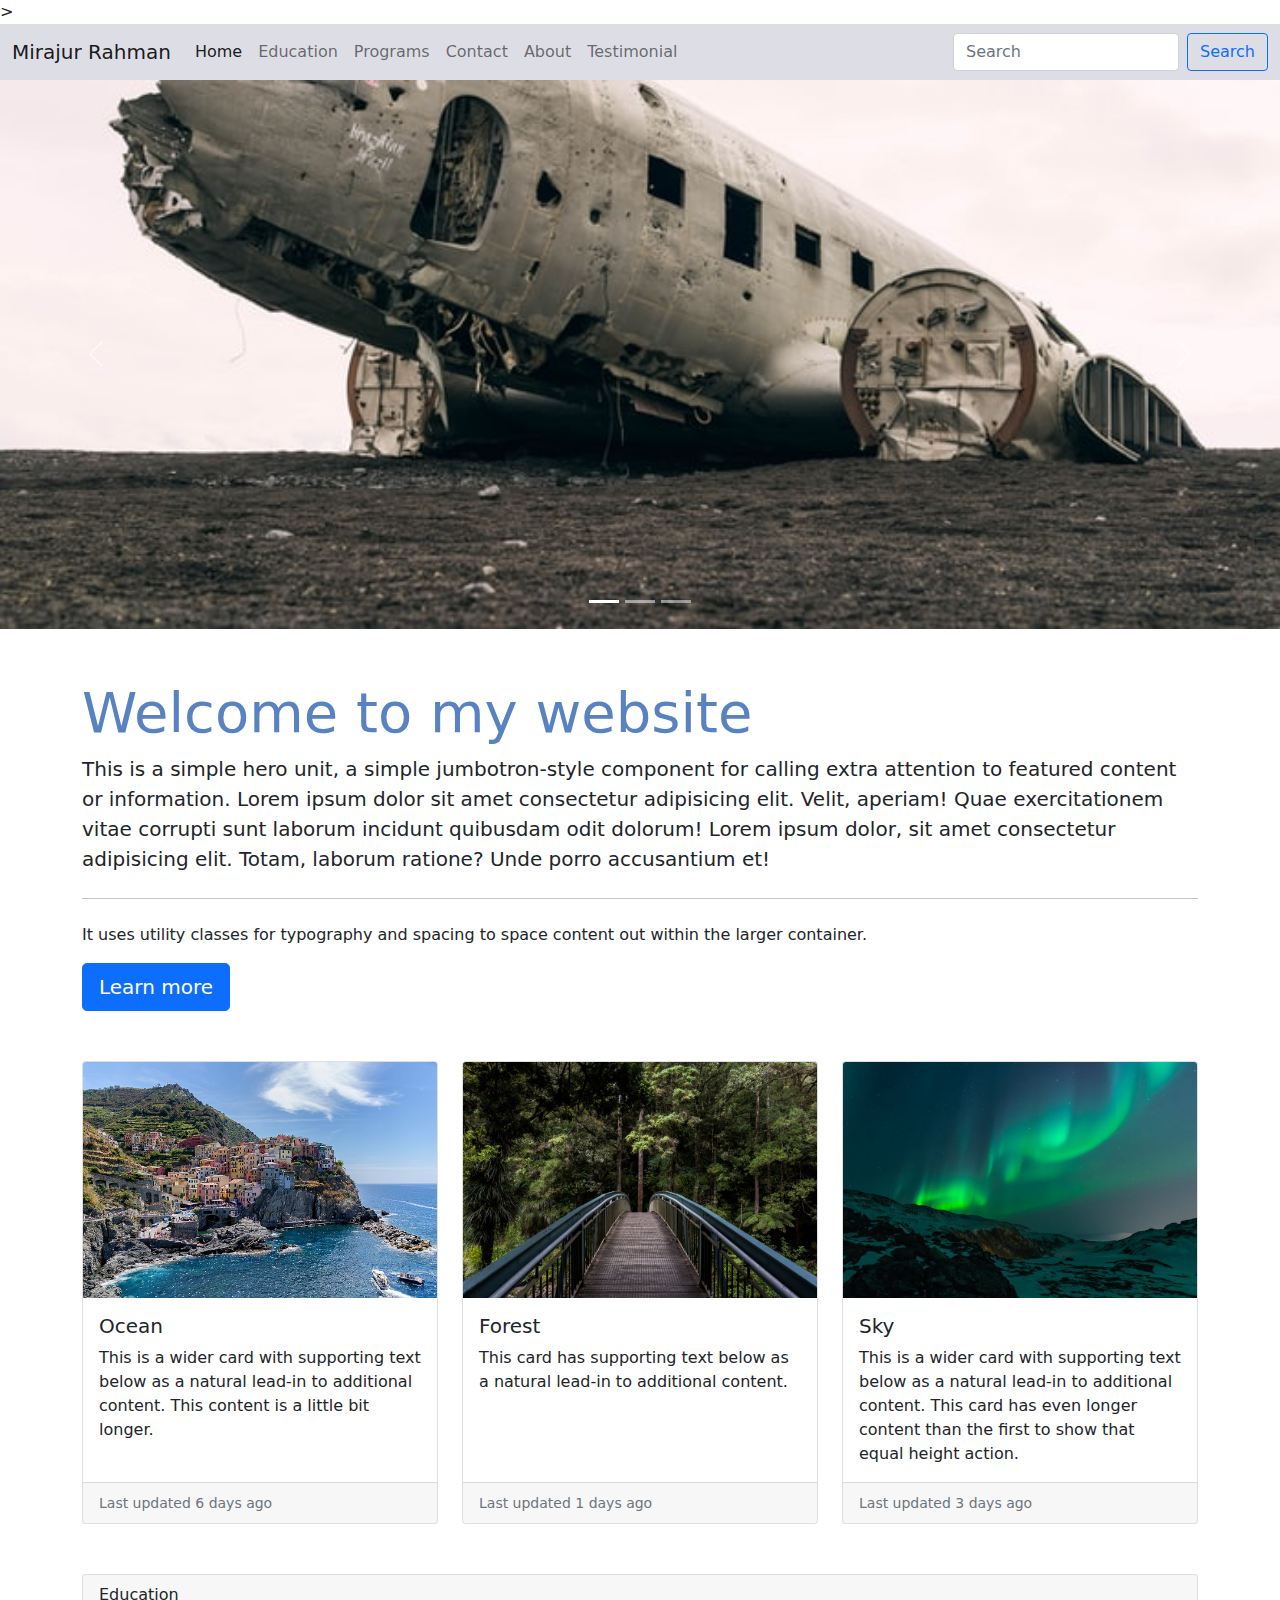
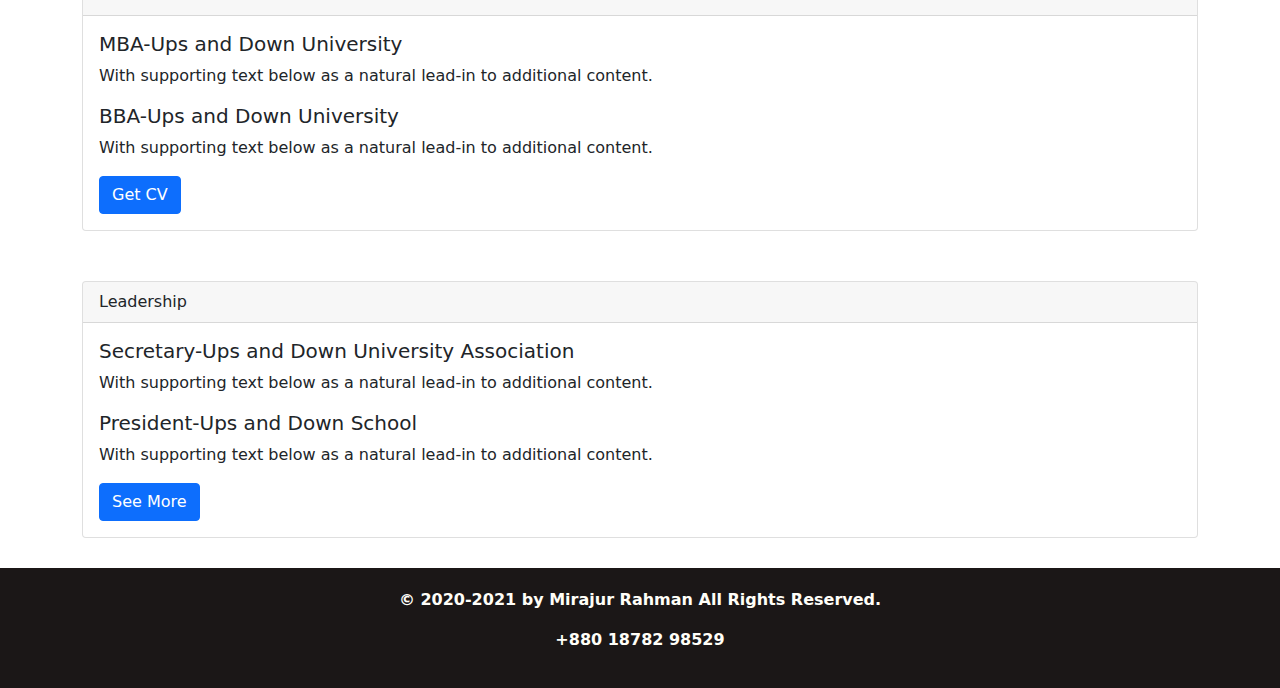
==== index.html @ cb2abeb4 "my secondt commit" ====
<!DOCTYPE html>
<html lang="en">
  <head>
    <!-- Required meta tags -->
    <meta charset="utf-8" />
    <meta name="viewport" content="width=device-width, initial-scale=1" />

    <link rel="stylesheet" href="./CSS/css/bootstrap.min.css">
<!-- Bootstrap -->>

<link rel="stylesheet" href="style.css">  
    
    <!-- <link rel="shortcut icon" href="./favicon.ico" type="image/ico"> -->
    <link rel="apple-touch-icon" sizes="180x180" href="./favicon_io/apple-touch-icon.png">
    <link rel="icon" type="image/png" sizes="32x32" href="./favicon_io/favicon-32x32.png">
    <link rel="icon" type="image/png" sizes="16x16" href="./favicon_io/favicon-16x16.png">
    <link rel="manifest" href="./favicon_io/site.webmanifest">


    <title>Mirajur Rahman-Portfolio Website</title>
  </head>
  <body>
    
    <nav class="navbar navbar-expand-lg navbar navbar-light sticky-top" style="background-color: #dddde6";>
      <div class="container-fluid">
        <a class="navbar-brand" href="#">Mirajur Rahman</a>
        <button
          class="navbar-toggler"
          type="button"
          data-bs-toggle="collapse"
          data-bs-target="#navbarSupportedContent"
          aria-controls="navbarSupportedContent"
          aria-expanded="false"
          aria-label="Toggle navigation"
        >
          <span class="navbar-toggler-icon"></span>
        </button>
        <div class="collapse navbar-collapse" id="navbarSupportedContent">
          <ul class="navbar-nav me-auto mb-2 mb-lg-0">
            <li class="nav-item">
              <a class="nav-link active" aria-current="page" href="#">Home</a>
            </li>
            <li class="nav-item">
              <a class="nav-link" href="#education">Education</a>
            </li>
            <li class="nav-item">
                <a class="nav-link" href="#programs">Programs</a>
              </li>
              <li class="nav-item">
                <a class="nav-link" href="./contact-form-v17/ContactFrom_v17/contact.html">Contact</a>
              </li>
              <li class="nav-item">
                <a class="nav-link" href="./about.html">About</a>
              </li>
              <li class="nav-item">
                <a class="nav-link" href="#testimonial">Testimonial</a>
              </li>
              </ul>
            </li>
          </ul>
          <form class="d-flex">
            <input
              class="form-control me-2"
              type="search"
              placeholder="Search"
              aria-label="Search"
            />
            <button class="btn btn-outline-primary" type="submit" script="window.find()">
              Search
            </button>
          </form>
        </div>
      </div>
<!-- dark theme -->
  
<!-- dark theme -->
    </nav>

    <div
      id="carouselExampleIndicators"
      class="carousel slide"
      data-bs-ride="carousel"
    >
      <div class="carousel-indicators">
        <button
          type="button"
          data-bs-target="#carouselExampleIndicators"
          data-bs-slide-to="0"
          class="active"
          aria-current="true"
          aria-label="Slide 1"
        ></button>
        <button
          type="button"
          data-bs-target="#carouselExampleIndicators"
          data-bs-slide-to="1"
          aria-label="Slide 2"
        ></button>
        <button
          type="button"
          data-bs-target="#carouselExampleIndicators"
          data-bs-slide-to="2"
          aria-label="Slide 3"
        ></button>
      </div>
      <div class="carousel-inner">
        <div class="carousel-item active">
          <img src="./img/333.jpg" class="d-block w-100" alt="..."height1="800px" />
        </div>
        <div class="carousel-item">
          <img src="./img/333.jpg" class="d-block w-100" alt="..."height1="800px" />
        </div>
        <div class="carousel-item">
          <img src="./img/333.jpg" class="d-block w-100" alt="..." height1="800px"/>
        </div>
      </div>
      <button
        class="carousel-control-prev"
        type="button"
        data-bs-target="#carouselExampleIndicators"
        data-bs-slide="prev"
      >
        <span class="carousel-control-prev-icon" aria-hidden="true"></span>
        <span class="visually-hidden">Previous</span>
      </button>
      <button
        class="carousel-control-next"
        type="button"
        data-bs-target="#carouselExampleIndicators"
        data-bs-slide="next"
      >
        <span class="carousel-control-next-icon" aria-hidden="true"></span>
        <span class="visually-hidden">Next</span>
      </button>
    </div>
    <div class="container">
      <div class="jumbotron">
        <h1 class="display-4">Welcome to my website</h1>
        <p class="lead">
          This is a simple hero unit, a simple jumbotron-style component for
          calling extra attention to featured content or information. Lorem
          ipsum dolor sit amet consectetur adipisicing elit. Velit, aperiam!
          Quae exercitationem vitae corrupti sunt laborum incidunt quibusdam
          odit dolorum! Lorem ipsum dolor, sit amet consectetur adipisicing
          elit. Totam, laborum ratione? Unde porro accusantium et!
        </p>
        <hr class="my-4" />
        <p>
          It uses utility classes for typography and spacing to space content
          out within the larger container.
        </p>
        <a
          class="btn btn-primary btn-lg"
          href="https://bd.linkedin.com/in/mohammad-abdul-gani-saberi-b2b801141"
          role="button"
          >Learn more</a>
      </div>
    </div>
    <div id="programs" class="container">
      <div class="row row-cols-1 row-cols-md-3 g-4">
        <div class="col">
          <div class="card h-100">
            <a href="./img/1.jpg">
            <img src="./img/1.jpg" class="card-img-top" alt="..." />
          </a>
            <div class="card-body">
              <h5 class="card-title">Ocean</h5>
              <p class="card-text">
                This is a wider card with supporting text below as a natural
                lead-in to additional content. This content is a little bit
                longer.
              </p>
            </div>
            <div class="card-footer">
              <small class="text-muted">Last updated 6 days ago</small>
            </div>
          </div>
        </div>
        <div class="col">
          <div class="card h-100">
            <a href="./img/2.jpg">
            <img src="./img/2.jpg" class="card-img-top" alt="..." />
          </a>
            <div class="card-body">
              <h5 class="card-title">Forest</h5>
              <p class="card-text">
                This card has supporting text below as a natural lead-in to
                additional content.
              </p>
            </div>
            <div class="card-footer">
              <small class="text-muted">Last updated 1 days ago</small>
            </div>
          </div>
        </div>
        <div class="col">
          <div class="card h-100">
            <a href="./img/3.jpg">
            <img src="./img/3.jpg" class="card-img-top" alt="..." />
          </a>
            <div class="card-body">
              <h5 class="card-title">Sky</h5>
              <p class="card-text">
                This is a wider card with supporting text below as a natural
                lead-in to additional content. This card has even longer content
                than the first to show that equal height action.
              </p>
            </div>
            <div class="card-footer">
              <small class="text-muted">Last updated 3 days ago</small>
            </div>
          </div>
        </div>
      </div>  
    </div>
    <div id="education" class="container">
      <div class="card">
        <div class="card-header">Education</div>
        <div class="card-body">
          <h5 class="card-title">MBA-Ups and Down University</h5>
          <p class="card-text">
            With supporting text below as a natural lead-in to additional
            content.
          </p>
          <h5 class="card-title">BBA-Ups and Down University</h5>
          <p class="card-text">
            With supporting text below as a natural lead-in to additional
            content.
          </p>
          <a href="./1.pdf" target="_blank" class="btn btn-primary">Get CV</a>
        </div>
      </div>
    </div>
    <div class="container">
      <div class="card">
        <div class="card-header">Leadership</div>
        <div class="card-body">
          <h5 class="card-title">
            Secretary-Ups and Down University Association
          </h5>
          <p class="card-text">
            With supporting text below as a natural lead-in to additional
            content.
          </p>
          <h5 class="card-title">President-Ups and Down School</h5>
          <p class="card-text">
            With supporting text below as a natural lead-in to additional
            content.
          </p>
          <a href="./1.pdf" target="_blank" class="btn btn-primary">See More</a>
        </div>
      </div>
    </div>
  </div>

  <div class="footer">
    <p>&copy 2020-2021 by Mirajur Rahman All Rights Reserved.</p>
    <p>+880 18782 98529</p>
  </div>
  <script src="./JS/bootstrap.min.js"></script>
  </body>
</html>
---- style.css ----
.container {
  margin-top: 50px;
}
.footer {
  text-align: center;
  background-color: rgb(27, 23, 23);
  color: rgb(255, 254, 248);
  padding: 20px;
  font-weight: 600;
  margin-top: 30px;
}
.display-4 {
  color: rgb(88, 130, 192);
}
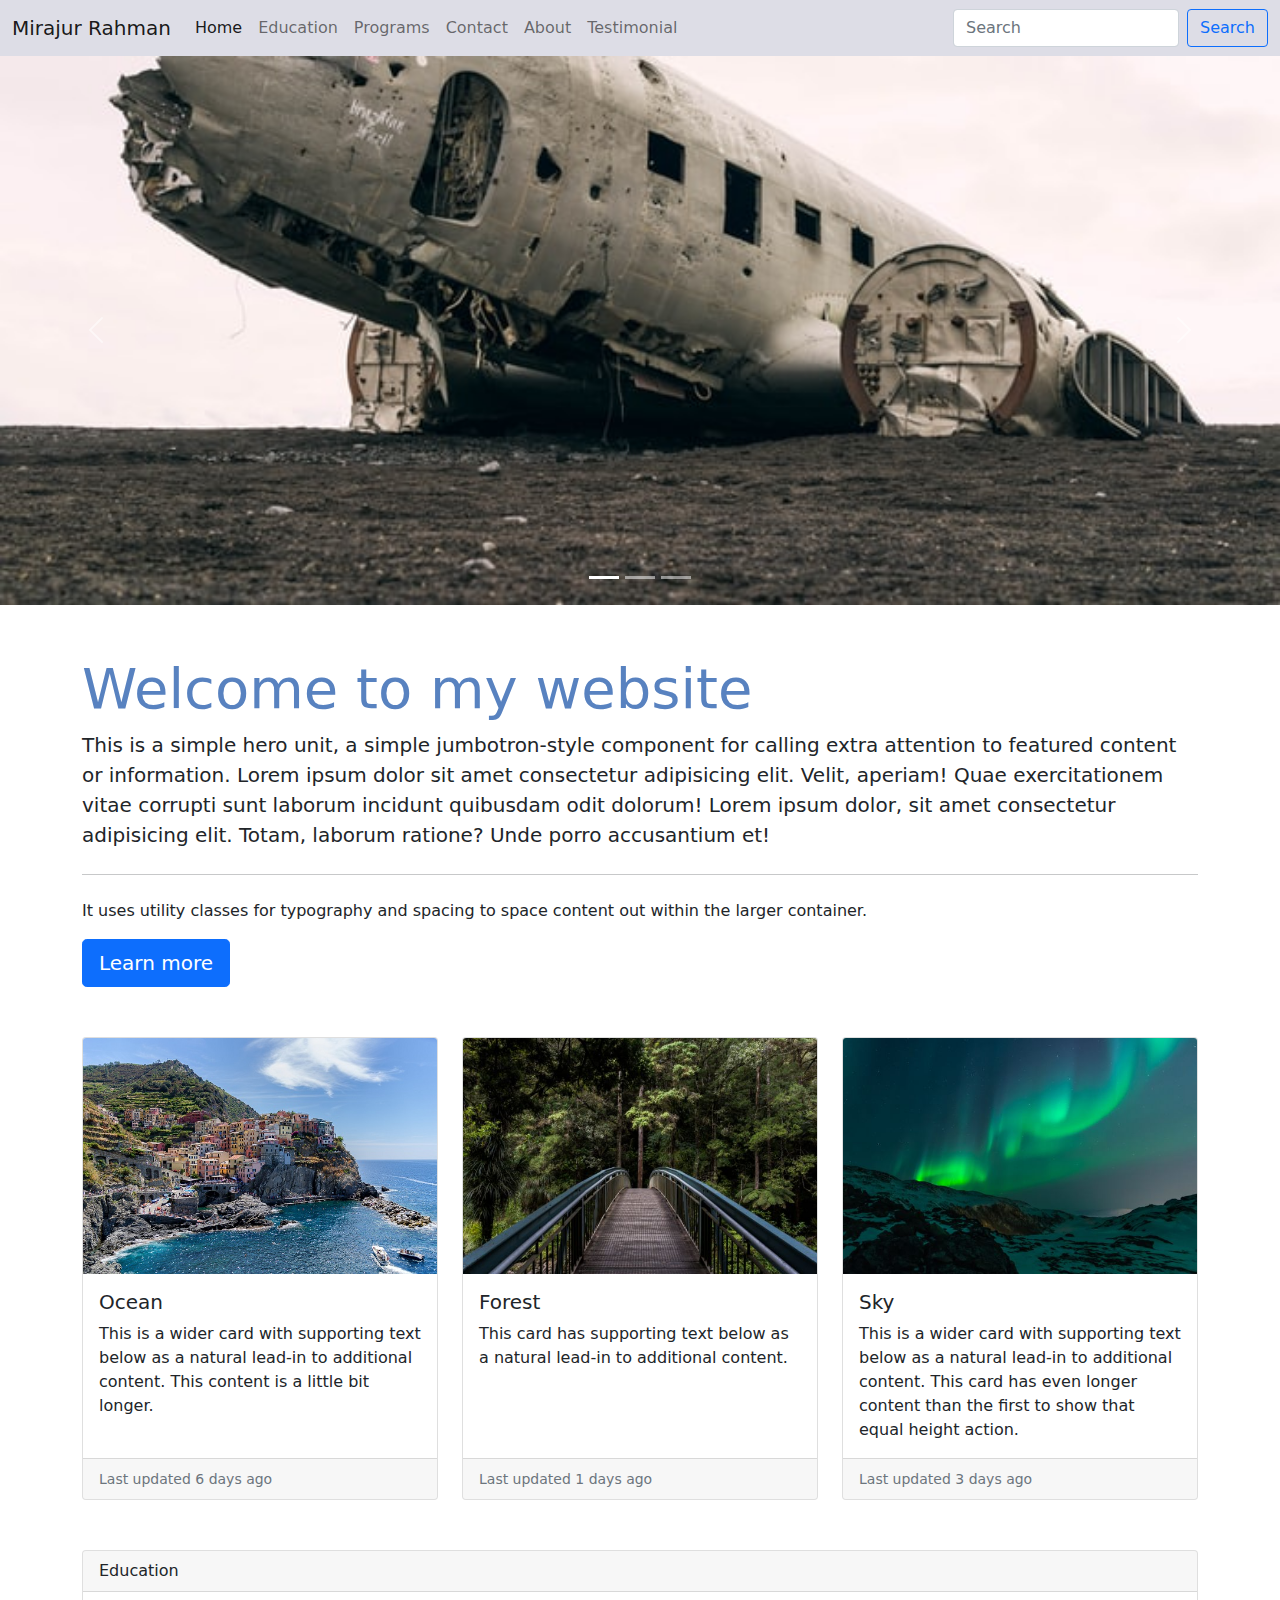
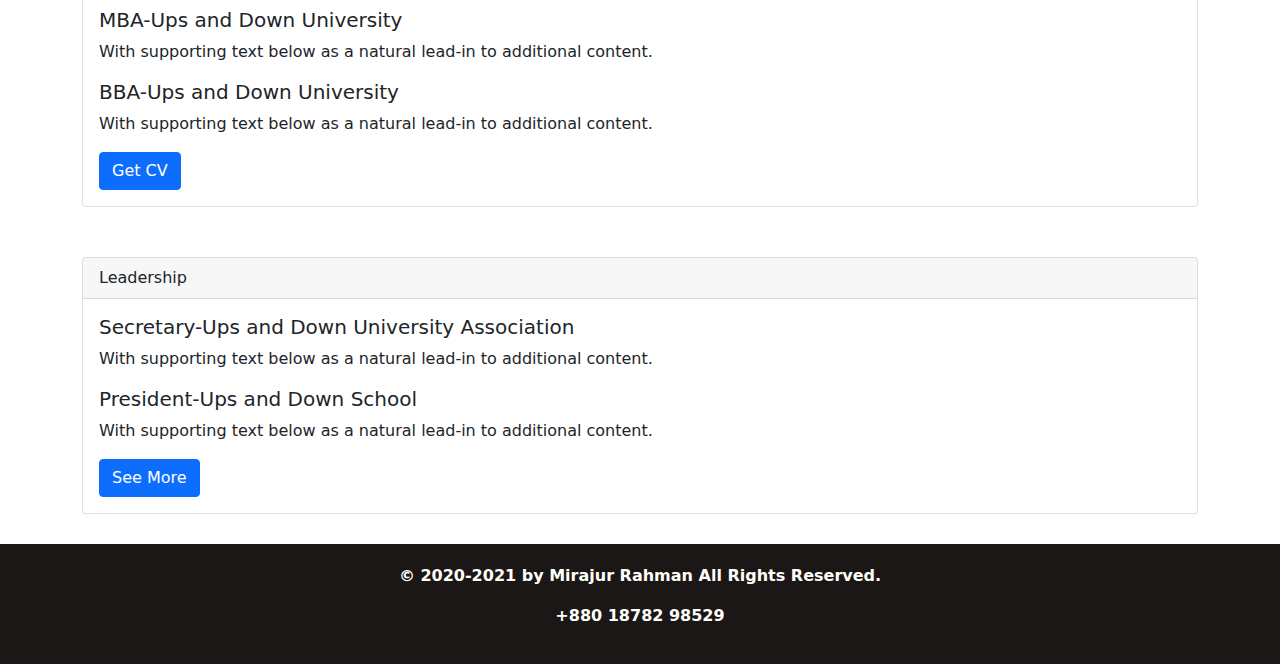
==== commit 38020edd: "my second commit" ====
--- a/index.html
+++ b/index.html
@@ -6,7 +6,7 @@
     <meta name="viewport" content="width=device-width, initial-scale=1" />
 
     <link rel="stylesheet" href="./CSS/css/bootstrap.min.css">
-<!-- Bootstrap -->>
+<!-- Bootstrap -->
 
 <link rel="stylesheet" href="style.css">  
     
@@ -20,10 +20,9 @@
     <title>Mirajur Rahman-Portfolio Website</title>
   </head>
   <body>
-    
     <nav class="navbar navbar-expand-lg navbar navbar-light sticky-top" style="background-color: #dddde6";>
       <div class="container-fluid">
-        <a class="navbar-brand" href="#">Mirajur Rahman</a>
+        <a class="navbar-brand" href="#">Mirajur Rahman </a>
         <button
           class="navbar-toggler"
           type="button"
